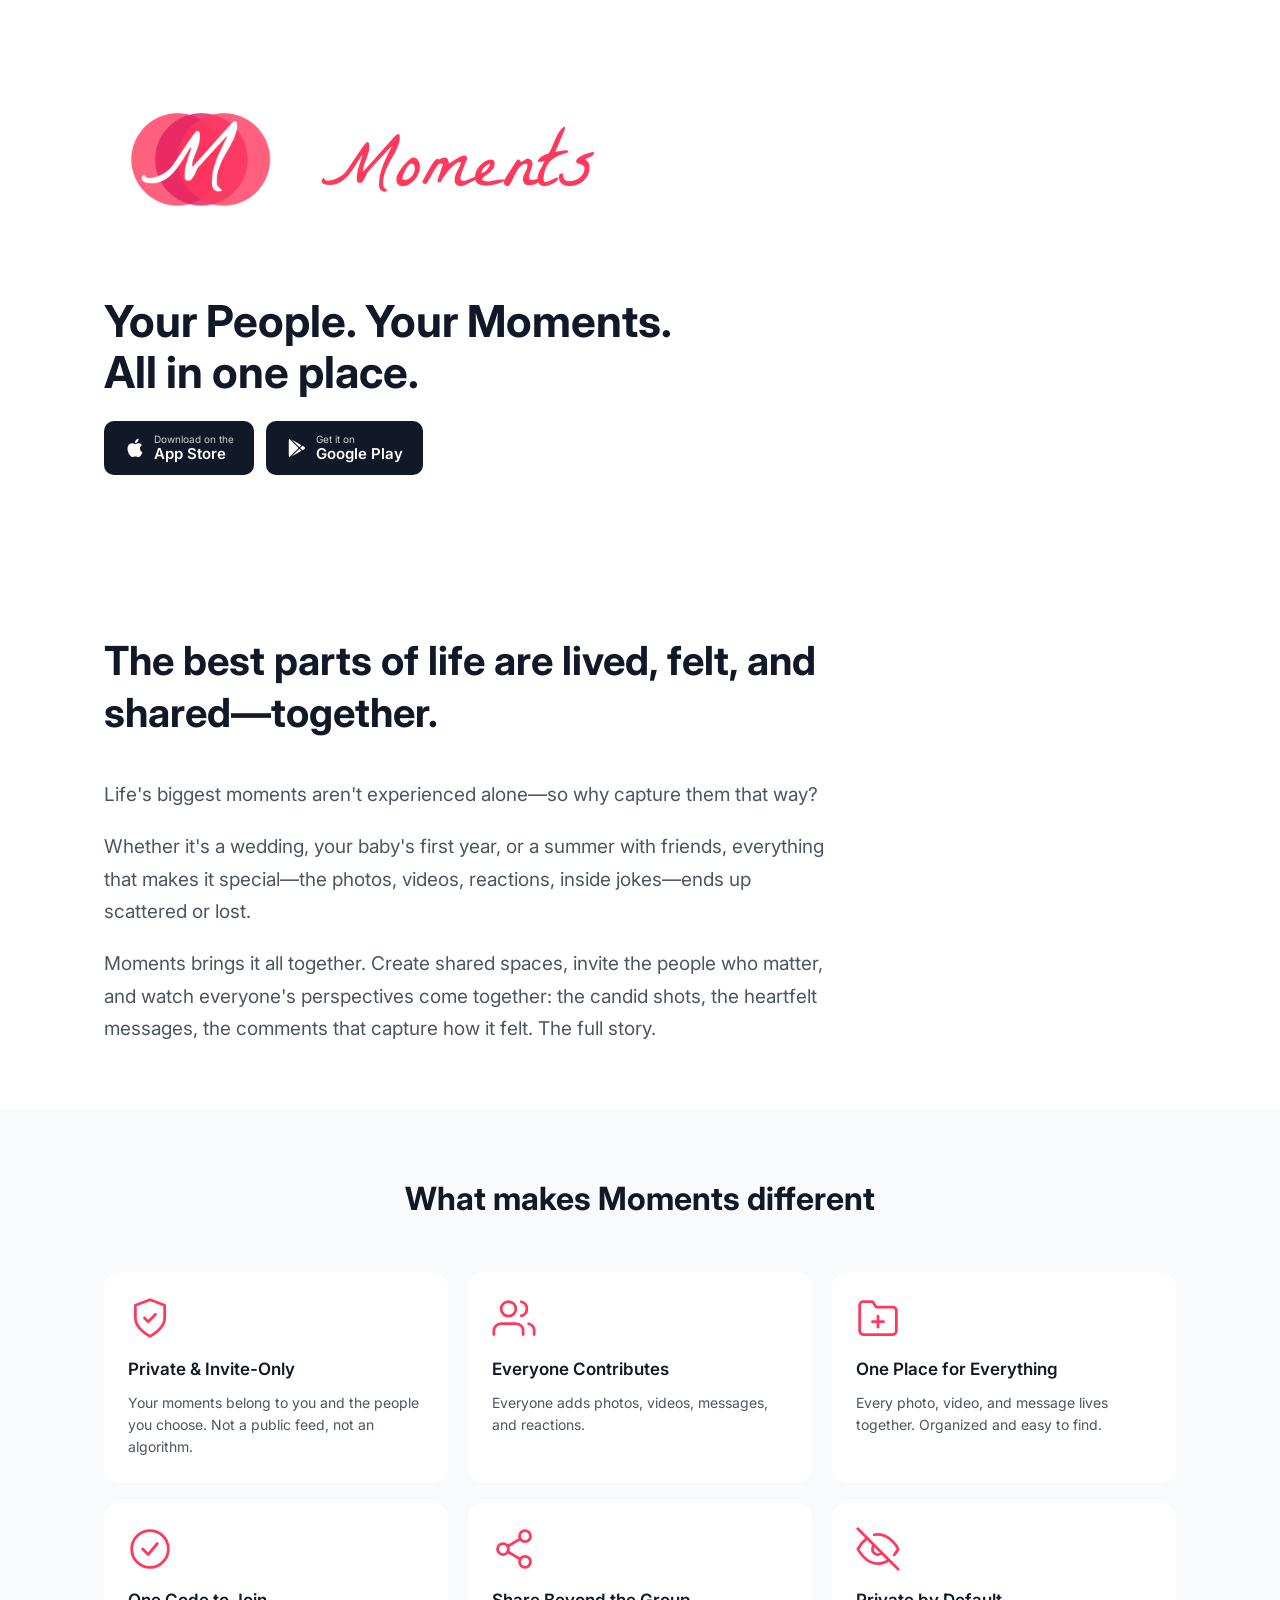
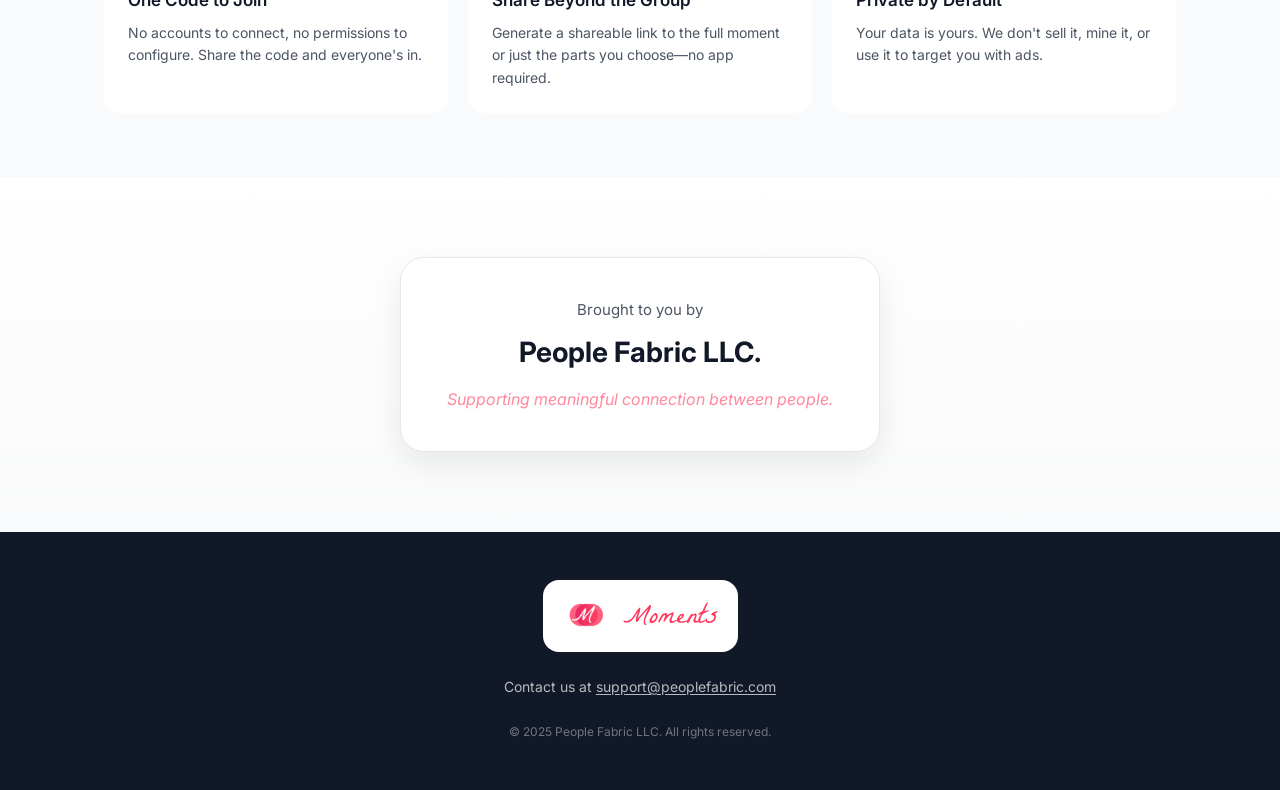
==== index.html @ 5ac54ad9 "Refine website styling and layout - Split story paragraph for better readability - Update feature de" ====
<!DOCTYPE html>
<html lang="en">
<head>
  <meta charset="UTF-8">
  <meta name="viewport" content="width=device-width, initial-scale=1.0">
  <meta name="description" content="Moments - Create shared memory collections with the people who matter. Your People. Your Moments. All in one place.">
  <meta name="theme-color" content="#FF385C">

  <!-- Open Graph -->
  <meta property="og:title" content="Moments - Shared Memories, Together">
  <meta property="og:description" content="Create shared memory collections with the people who matter. Your People. Your Moments. All in one place.">
  <meta property="og:type" content="website">
  <meta property="og:url" content="https://www.peoplefabric.com">
  <meta property="og:image" content="assets/og-image.png">

  <title>Moments - Your People. Your Moments. All in one place.</title>

  <link rel="stylesheet" href="css/styles.css">
  <link rel="icon" type="image/png" href="assets/favicon.png">
  <link rel="apple-touch-icon" href="assets/apple-touch-icon.png">
</head>
<body>

  <!-- Scroll-triggered Header -->
  <header class="header" id="header">
    <div class="container header__inner">
      <a href="/" class="header__logo">
        <img src="assets/logo.png" alt="" class="header__logo-icon">
        <span class="header__logo-text">Moments</span>
      </a>
    </div>
  </header>

  <!-- Hero Section -->
  <section class="hero">
    <div class="container">
      <div class="hero__main">
        <!-- Brand -->
        <div class="hero__brand">
          <img src="assets/logo.png" alt="Moments" class="hero__logo">
          <span class="hero__logo-text">Moments</span>
        </div>

        <!-- Tagline -->
        <h1 class="hero__tagline">
          Your People. Your Moments.<br>
          All in one place.
        </h1>

        <!-- App Store Buttons -->
        <div class="hero__actions">
          <a href="#" class="app-btn" aria-label="Download on the App Store">
            <svg class="app-btn__icon" viewBox="0 0 24 24" fill="currentColor">
              <path d="M18.71 19.5c-.83 1.24-1.71 2.45-3.05 2.47-1.34.03-1.77-.79-3.29-.79-1.53 0-2 .77-3.27.82-1.31.05-2.3-1.32-3.14-2.53C4.25 17 2.94 12.45 4.7 9.39c.87-1.52 2.43-2.48 4.12-2.51 1.28-.02 2.5.87 3.29.87.78 0 2.26-1.07 3.81-.91.65.03 2.47.26 3.64 1.98-.09.06-2.17 1.28-2.15 3.81.03 3.02 2.65 4.03 2.68 4.04-.03.07-.42 1.44-1.38 2.83M13 3.5c.73-.83 1.94-1.46 2.94-1.5.13 1.17-.34 2.35-1.04 3.19-.69.85-1.83 1.51-2.95 1.42-.15-1.15.41-2.35 1.05-3.11z"/>
            </svg>
            <span class="app-btn__text">
              <span class="app-btn__label">Download on the</span>
              <span class="app-btn__store">App Store</span>
            </span>
          </a>
          <a href="#" class="app-btn" aria-label="Get it on Google Play">
            <svg class="app-btn__icon" viewBox="0 0 24 24" fill="currentColor">
              <path d="M3,20.5V3.5C3,2.91 3.34,2.39 3.84,2.15L13.69,12L3.84,21.85C3.34,21.6 3,21.09 3,20.5M16.81,15.12L6.05,21.34L14.54,12.85L16.81,15.12M20.16,10.81C20.5,11.08 20.75,11.5 20.75,12C20.75,12.5 20.53,12.9 20.18,13.18L17.89,14.5L15.39,12L17.89,9.5L20.16,10.81M6.05,2.66L16.81,8.88L14.54,11.15L6.05,2.66Z"/>
            </svg>
            <span class="app-btn__text">
              <span class="app-btn__label">Get it on</span>
              <span class="app-btn__store">Google Play</span>
            </span>
          </a>
        </div>
      </div>

    </div>
  </section>

  <!-- Story Section (Option A: Pull Quote) -->
  <section class="story">
    <div class="container">
      <div class="story__content">
        <h2 class="story__pullquote">
          The best parts of life are lived, felt, and shared—together.
        </h2>
        <div class="story__body">
          <p class="story__paragraph">
            Life's biggest moments aren't experienced alone—so why capture them that way?
          </p>
          <p class="story__paragraph">
            Whether it's a wedding, your baby's first year, or a summer with friends, everything that makes it special—the photos, videos, reactions, inside jokes—ends up scattered or lost.
          </p>
          <p class="story__paragraph">
            Moments brings it all together. Create shared spaces, invite the people who matter, and watch everyone's perspectives come together: the candid shots, the heartfelt messages, the comments that capture how it felt. The full story.
          </p>
        </div>
      </div>
    </div>
  </section>

  <!-- Features Section -->
  <section class="features" id="features">
    <div class="container">
      <div class="features__header">
        <h2 class="features__title">What makes Moments different</h2>
      </div>
      <div class="features__grid">

        <!-- Feature 1: Private & Invite-Only -->
        <div class="feature">
          <svg class="feature__icon" viewBox="0 0 24 24" fill="none" stroke="currentColor" stroke-width="1.5" stroke-linecap="round" stroke-linejoin="round">
            <path d="M12 22s8-4 8-10V5l-8-3-8 3v7c0 6 8 10 8 10z"/>
            <path d="M9 12l2 2 4-4"/>
          </svg>
          <h3 class="feature__title">Private & Invite-Only</h3>
          <p class="feature__description">
            Your moments belong to you and the people you choose. Not a public feed, not an algorithm.
          </p>
        </div>

        <!-- Feature 2: Everyone Contributes -->
        <div class="feature">
          <svg class="feature__icon" viewBox="0 0 24 24" fill="none" stroke="currentColor" stroke-width="1.5" stroke-linecap="round" stroke-linejoin="round">
            <path d="M17 21v-2a4 4 0 0 0-4-4H5a4 4 0 0 0-4 4v2"/>
            <circle cx="9" cy="7" r="4"/>
            <path d="M23 21v-2a4 4 0 0 0-3-3.87"/>
            <path d="M16 3.13a4 4 0 0 1 0 7.75"/>
          </svg>
          <h3 class="feature__title">Everyone Contributes</h3>
          <p class="feature__description">
            Everyone adds photos, videos, messages, and reactions.
          </p>
        </div>

        <!-- Feature 3: One Place for Everything -->
        <div class="feature">
          <svg class="feature__icon" viewBox="0 0 24 24" fill="none" stroke="currentColor" stroke-width="1.5" stroke-linecap="round" stroke-linejoin="round">
            <path d="M22 19a2 2 0 0 1-2 2H4a2 2 0 0 1-2-2V5a2 2 0 0 1 2-2h5l2 3h9a2 2 0 0 1 2 2z"/>
            <line x1="12" y1="11" x2="12" y2="17"/>
            <line x1="9" y1="14" x2="15" y2="14"/>
          </svg>
          <h3 class="feature__title">One Place for Everything</h3>
          <p class="feature__description">
            Every photo, video, and message lives together. Organized and easy to find.
          </p>
        </div>

        <!-- Feature 4: One Code to Join -->
        <div class="feature">
          <svg class="feature__icon" viewBox="0 0 24 24" fill="none" stroke="currentColor" stroke-width="1.5" stroke-linecap="round" stroke-linejoin="round">
            <circle cx="12" cy="12" r="10"/>
            <path d="M8 12l3 3 5-6"/>
          </svg>
          <h3 class="feature__title">One Code to Join</h3>
          <p class="feature__description">
            No accounts to connect, no permissions to configure. Share the code and everyone's in.
          </p>
        </div>

        <!-- Feature 5: Share Beyond the Group -->
        <div class="feature">
          <svg class="feature__icon" viewBox="0 0 24 24" fill="none" stroke="currentColor" stroke-width="1.5" stroke-linecap="round" stroke-linejoin="round">
            <circle cx="18" cy="5" r="3"/>
            <circle cx="6" cy="12" r="3"/>
            <circle cx="18" cy="19" r="3"/>
            <line x1="8.59" y1="13.51" x2="15.42" y2="17.49"/>
            <line x1="15.41" y1="6.51" x2="8.59" y2="10.49"/>
          </svg>
          <h3 class="feature__title">Share Beyond the Group</h3>
          <p class="feature__description">
            Generate a shareable link to the full moment or just the parts you choose—no app required.
          </p>
        </div>

        <!-- Feature 6: Private by Default -->
        <div class="feature">
          <svg class="feature__icon" viewBox="0 0 24 24" fill="none" stroke="currentColor" stroke-width="1.5" stroke-linecap="round" stroke-linejoin="round">
            <path d="M17.94 17.94A10.07 10.07 0 0 1 12 20c-7 0-11-8-11-8a18.45 18.45 0 0 1 5.06-5.94M9.9 4.24A9.12 9.12 0 0 1 12 4c7 0 11 8 11 8a18.5 18.5 0 0 1-2.16 3.19m-6.72-1.07a3 3 0 1 1-4.24-4.24"/>
            <line x1="1" y1="1" x2="23" y2="23"/>
          </svg>
          <h3 class="feature__title">Private by Default</h3>
          <p class="feature__description">
            Your data is yours. We don't sell it, mine it, or use it to target you with ads.
          </p>
        </div>

      </div>
    </div>
  </section>

  <!-- Company Section -->
  <section class="company">
    <div class="container">
      <div class="company__inner">
        <p class="company__label">Brought to you by</p>
        <p class="company__name">People Fabric LLC.</p>
        <p class="company__tagline">Supporting meaningful connection between people.</p>
      </div>
    </div>
  </section>

  <!-- Footer -->
  <footer class="footer">
    <div class="container footer__inner">
      <div class="footer__logo">
        <img src="assets/logo.png" alt="" class="footer__logo-icon">
        <span class="footer__logo-text">Moments</span>
      </div>
      <p class="footer__contact">
        Contact us at <a href="mailto:support@peoplefabric.com">support@peoplefabric.com</a>
      </p>
      <p class="footer__copyright">
        &copy; 2025 People Fabric LLC. All rights reserved.
      </p>
    </div>
  </footer>

  <script>
    // Scroll-triggered header
    const header = document.getElementById('header');
    const heroSection = document.querySelector('.hero');

    const headerObserver = new IntersectionObserver(
      ([entry]) => {
        header.classList.toggle('visible', !entry.isIntersecting);
      },
      { threshold: 0, rootMargin: '-100px 0px 0px 0px' }
    );
    headerObserver.observe(heroSection);

    // Fade-in animations for story and features
    const animatedElements = document.querySelectorAll('.story__pullquote, .story__paragraph, .feature');

    const fadeObserver = new IntersectionObserver(
      (entries) => {
        entries.forEach((entry) => {
          if (entry.isIntersecting) {
            entry.target.classList.add('visible');
          }
        });
      },
      { threshold: 0.1, rootMargin: '0px 0px -50px 0px' }
    );

    animatedElements.forEach((el) => fadeObserver.observe(el));
  </script>

</body>
</html>
---- css/styles.css ----
/* ==========================================================================
   Moments Marketing Site - Modern Minimal Design
   ========================================================================== */

@import url('https://fonts.googleapis.com/css2?family=La+Belle+Aurore&family=Inter:wght@400;500;600;700&display=swap');

/* --------------------------------------------------------------------------
   Design Tokens
   -------------------------------------------------------------------------- */
:root {
  /* Colors */
  --color-primary: #FF385C;
  --color-primary-hover: #E31C5F;
  --color-primary-light: rgba(255, 56, 92, 0.08);

  --color-bg: #FFFFFF;
  --color-bg-subtle: #F9FAFB;
  --color-bg-muted: #F3F4F6;

  --color-text: #111827;
  --color-text-secondary: #4B5563;
  --color-text-muted: #9CA3AF;

  --color-border: #E5E7EB;

  /* Typography */
  --font-sans: 'Inter', -apple-system, BlinkMacSystemFont, 'Segoe UI', sans-serif;
  --font-brand: 'La Belle Aurore', cursive;

  /* Spacing */
  --space-1: 4px;
  --space-2: 8px;
  --space-3: 12px;
  --space-4: 16px;
  --space-5: 20px;
  --space-6: 24px;
  --space-8: 32px;
  --space-10: 40px;
  --space-12: 48px;
  --space-16: 64px;
  --space-20: 80px;

  /* Border Radius */
  --radius-sm: 6px;
  --radius-md: 10px;
  --radius-lg: 16px;
  --radius-xl: 24px;

  /* Shadows */
  --shadow-sm: 0 1px 2px rgba(0, 0, 0, 0.04);
  --shadow-md: 0 4px 12px rgba(0, 0, 0, 0.06);
  --shadow-lg: 0 12px 32px rgba(0, 0, 0, 0.08);
  --shadow-glow: 0 0 40px rgba(255, 56, 92, 0.15);

  /* Transitions */
  --ease-out: cubic-bezier(0.16, 1, 0.3, 1);
  --duration-fast: 150ms;
  --duration-base: 300ms;
  --duration-slow: 500ms;

  /* Layout */
  --max-width: 1120px;
  --max-width-narrow: 720px;
}

/* --------------------------------------------------------------------------
   Reset
   -------------------------------------------------------------------------- */
*, *::before, *::after {
  box-sizing: border-box;
  margin: 0;
  padding: 0;
}

html {
  font-size: 16px;
  scroll-behavior: smooth;
  -webkit-font-smoothing: antialiased;
  -moz-osx-font-smoothing: grayscale;
}

body {
  font-family: var(--font-sans);
  font-size: 16px;
  line-height: 1.6;
  color: var(--color-text);
  background-color: var(--color-bg);
}

img, svg {
  display: block;
  max-width: 100%;
}

a {
  color: inherit;
  text-decoration: none;
}

/* --------------------------------------------------------------------------
   Layout
   -------------------------------------------------------------------------- */
.container {
  width: 100%;
  max-width: var(--max-width);
  margin: 0 auto;
  padding: 0 var(--space-6);
}

/* --------------------------------------------------------------------------
   Scroll-Triggered Header (appears after scrolling)
   -------------------------------------------------------------------------- */
.header {
  position: fixed;
  top: 0;
  left: 0;
  right: 0;
  z-index: 100;
  padding: var(--space-3) 0;
  background: #FFFFFF;
  border-bottom: 1px solid var(--color-border);
  transform: translateY(-100%);
  opacity: 0;
  transition: transform var(--duration-base) var(--ease-out),
              opacity var(--duration-base) var(--ease-out),
              border-color var(--duration-base);
}

.header.visible {
  transform: translateY(0);
  opacity: 1;
  border-bottom-color: var(--color-border);
}

.header__inner {
  display: flex;
  align-items: center;
  justify-content: space-between;
}

.header__logo {
  display: flex;
  align-items: center;
  gap: var(--space-3);
}

.header__logo-icon {
  width: 64px;
  height: 64px;
  object-fit: contain;
}

.header__logo-text {
  font-family: var(--font-brand);
  font-size: 32px;
  color: var(--color-primary);
  line-height: 1;
  padding-top: 8px; /* Optical alignment adjustment */
}

/* --------------------------------------------------------------------------
   Hero Section
   -------------------------------------------------------------------------- */
.hero {
  padding: var(--space-16) 0 var(--space-12);
  display: flex;
  flex-direction: column;
}

.hero__main {
  display: flex;
  flex-direction: column;
  justify-content: center;
}

.hero__brand {
  display: flex;
  align-items: center;
  gap: var(--space-4);
  margin-bottom: var(--space-8);
}

.hero__logo {
  width: 200px;
  height: 200px;
  object-fit: contain;
}

.hero__logo-text {
  font-family: var(--font-brand);
  font-size: clamp(56px, 10vw, 80px);
  color: var(--color-primary);
  line-height: 1;
  padding-top: 20px; /* Optical alignment adjustment */
}

.hero__tagline {
  font-size: clamp(28px, 5vw, 44px);
  font-weight: 700;
  line-height: 1.15;
  color: var(--color-text);
  margin-bottom: var(--space-6);
  max-width: 600px;
}

.hero__actions {
  display: flex;
  gap: var(--space-3);
  flex-wrap: wrap;
  margin-bottom: var(--space-12);
}

/* App Store Buttons */
.app-btn {
  display: inline-flex;
  align-items: center;
  gap: var(--space-2);
  padding: var(--space-3) var(--space-5);
  background: var(--color-text);
  color: var(--color-bg);
  border-radius: var(--radius-md);
  transition: transform var(--duration-fast) var(--ease-out),
              box-shadow var(--duration-fast);
}

.app-btn:hover {
  transform: translateY(-2px);
  box-shadow: var(--shadow-lg);
}

.app-btn:active {
  transform: translateY(0);
}

.app-btn__icon {
  width: 22px;
  height: 22px;
  flex-shrink: 0;
}

.app-btn__text {
  display: flex;
  flex-direction: column;
  line-height: 1.2;
  text-align: left;
}

.app-btn__label {
  font-size: 10px;
  opacity: 0.8;
}

.app-btn__store {
  font-size: 15px;
  font-weight: 600;
}

/* --------------------------------------------------------------------------
   Story Section (Option A: Pull Quote Style)
   -------------------------------------------------------------------------- */
.story {
  padding: var(--space-16) 0;
}

.story__content {
  max-width: var(--max-width-narrow);
}

/* Pull quote - the emphasis line shown first */
.story__pullquote {
  font-size: clamp(28px, 4vw, 40px);
  font-weight: 700;
  line-height: 1.3;
  color: var(--color-text);
  margin-bottom: var(--space-10);
  max-width: 720px;
}

.story__body {
  display: flex;
  flex-direction: column;
  gap: var(--space-5);
}

.story__paragraph {
  font-size: clamp(17px, 2.5vw, 19px);
  line-height: 1.7;
  color: var(--color-text-secondary);
  margin: 0;
}

/* Fade-in animation */
.story__pullquote,
.story__paragraph {
  opacity: 0;
  transform: translateY(20px);
  transition: opacity var(--duration-slow) var(--ease-out),
              transform var(--duration-slow) var(--ease-out);
}

.story__pullquote.visible,
.story__paragraph.visible {
  opacity: 1;
  transform: translateY(0);
}

/* Stagger animation delays */
.story__pullquote { transition-delay: 0ms; }
.story__paragraph:nth-child(1) { transition-delay: 100ms; }
.story__paragraph:nth-child(2) { transition-delay: 150ms; }
.story__paragraph:nth-child(3) { transition-delay: 200ms; }

/* --------------------------------------------------------------------------
   Features Section
   -------------------------------------------------------------------------- */
.features {
  padding: var(--space-16) 0;
  background: var(--color-bg-subtle);
}

.features__header {
  text-align: center;
  margin-bottom: var(--space-12);
}

.features__title {
  font-size: clamp(24px, 4vw, 32px);
  font-weight: 700;
  margin-bottom: var(--space-3);
}

.features__grid {
  display: grid;
  grid-template-columns: repeat(3, 1fr);
  gap: var(--space-5);
}

.feature {
  background: var(--color-bg);
  border-radius: var(--radius-lg);
  padding: var(--space-6);
  transition: transform var(--duration-base) var(--ease-out),
              box-shadow var(--duration-base);
}

.feature:hover {
  transform: translateY(-4px);
  box-shadow: var(--shadow-lg);
}

.feature__icon {
  width: 44px;
  height: 44px;
  color: var(--color-primary);
  margin-bottom: var(--space-4);
}

.feature__title {
  font-size: 17px;
  font-weight: 600;
  margin-bottom: var(--space-2);
  color: var(--color-text);
}

.feature__description {
  font-size: 14px;
  line-height: 1.6;
  color: var(--color-text-secondary);
}

/* Feature fade-in */
.feature {
  opacity: 0;
  transform: translateY(16px);
  transition: opacity var(--duration-slow) var(--ease-out),
              transform var(--duration-slow) var(--ease-out),
              box-shadow var(--duration-base);
}

.feature.visible {
  opacity: 1;
  transform: translateY(0);
}

.feature:nth-child(1) { transition-delay: 0ms; }
.feature:nth-child(2) { transition-delay: 50ms; }
.feature:nth-child(3) { transition-delay: 100ms; }
.feature:nth-child(4) { transition-delay: 150ms; }
.feature:nth-child(5) { transition-delay: 200ms; }
.feature:nth-child(6) { transition-delay: 250ms; }

/* --------------------------------------------------------------------------
   Company Section
   -------------------------------------------------------------------------- */
.company {
  padding: var(--space-20) 0;
  text-align: center;
  background: linear-gradient(180deg, var(--color-bg) 0%, var(--color-bg-subtle) 100%);
}

.company__inner {
  max-width: 480px;
  margin: 0 auto;
  padding: var(--space-10) var(--space-8);
  background: var(--color-bg);
  border-radius: var(--radius-xl);
  box-shadow: var(--shadow-lg);
  border: 1px solid var(--color-border);
}

.company__label {
  font-size: 15px;
  color: var(--color-text-secondary);
  margin-bottom: var(--space-2);
}

.company__name {
  font-size: clamp(22px, 3vw, 28px);
  font-weight: 700;
  color: var(--color-text);
  margin-bottom: var(--space-3);
}

.company__tagline {
  font-size: 16px;
  color: rgba(255, 56, 92, 0.6);
  line-height: 1.5;
  font-style: italic;
}

/* --------------------------------------------------------------------------
   Footer
   -------------------------------------------------------------------------- */
.footer {
  background: var(--color-text);
  color: var(--color-bg);
  padding: var(--space-12) 0;
}

.footer__inner {
  display: flex;
  flex-direction: column;
  align-items: center;
  gap: var(--space-6);
  text-align: center;
}

.footer__logo {
  display: inline-flex;
  align-items: center;
  gap: var(--space-3);
  background: var(--color-bg);
  padding: var(--space-3) var(--space-5);
  border-radius: var(--radius-lg);
}

.footer__logo-icon {
  width: 48px;
  height: 48px;
  object-fit: contain;
}

.footer__logo-text {
  font-family: var(--font-brand);
  font-size: 28px;
  color: var(--color-primary);
  line-height: 1;
  padding-top: 6px; /* Optical alignment */
}

.footer__links {
  display: flex;
  gap: var(--space-8);
  list-style: none;
}

.footer__links a {
  font-size: 14px;
  opacity: 0.7;
  transition: opacity var(--duration-fast);
}

.footer__links a:hover {
  opacity: 1;
}

.footer__contact {
  font-size: 14px;
  opacity: 0.7;
}

.footer__contact a {
  text-decoration: underline;
  text-underline-offset: 2px;
}

.footer__contact a:hover {
  opacity: 1;
}

.footer__copyright {
  font-size: 12px;
  opacity: 0.4;
}

/* --------------------------------------------------------------------------
   Responsive
   -------------------------------------------------------------------------- */
@media (max-width: 900px) {
  .features__grid {
    grid-template-columns: repeat(2, 1fr);
  }
}

@media (max-width: 768px) {
  .hero {
    padding: var(--space-10) 0 var(--space-8);
  }

  .hero__logo {
    width: 140px;
    height: 140px;
  }

  .hero__brand {
    margin-bottom: var(--space-6);
  }

  .hero__tagline {
    margin-bottom: var(--space-5);
  }

  .hero__actions {
    margin-bottom: var(--space-8);
  }

  .features__grid {
    grid-template-columns: 1fr;
    gap: var(--space-4);
  }

  .feature {
    padding: var(--space-5);
  }

  .footer__links {
    flex-wrap: wrap;
    justify-content: center;
    gap: var(--space-4) var(--space-6);
  }
}

@media (max-width: 480px) {
  .container {
    padding: 0 var(--space-5);
  }

  .hero__actions {
    flex-direction: column;
  }

  .app-btn {
    justify-content: center;
  }
}

/* --------------------------------------------------------------------------
   Utility: Screen Reader Only
   -------------------------------------------------------------------------- */
.sr-only {
  position: absolute;
  width: 1px;
  height: 1px;
  padding: 0;
  margin: -1px;
  overflow: hidden;
  clip: rect(0, 0, 0, 0);
  white-space: nowrap;
  border: 0;
}
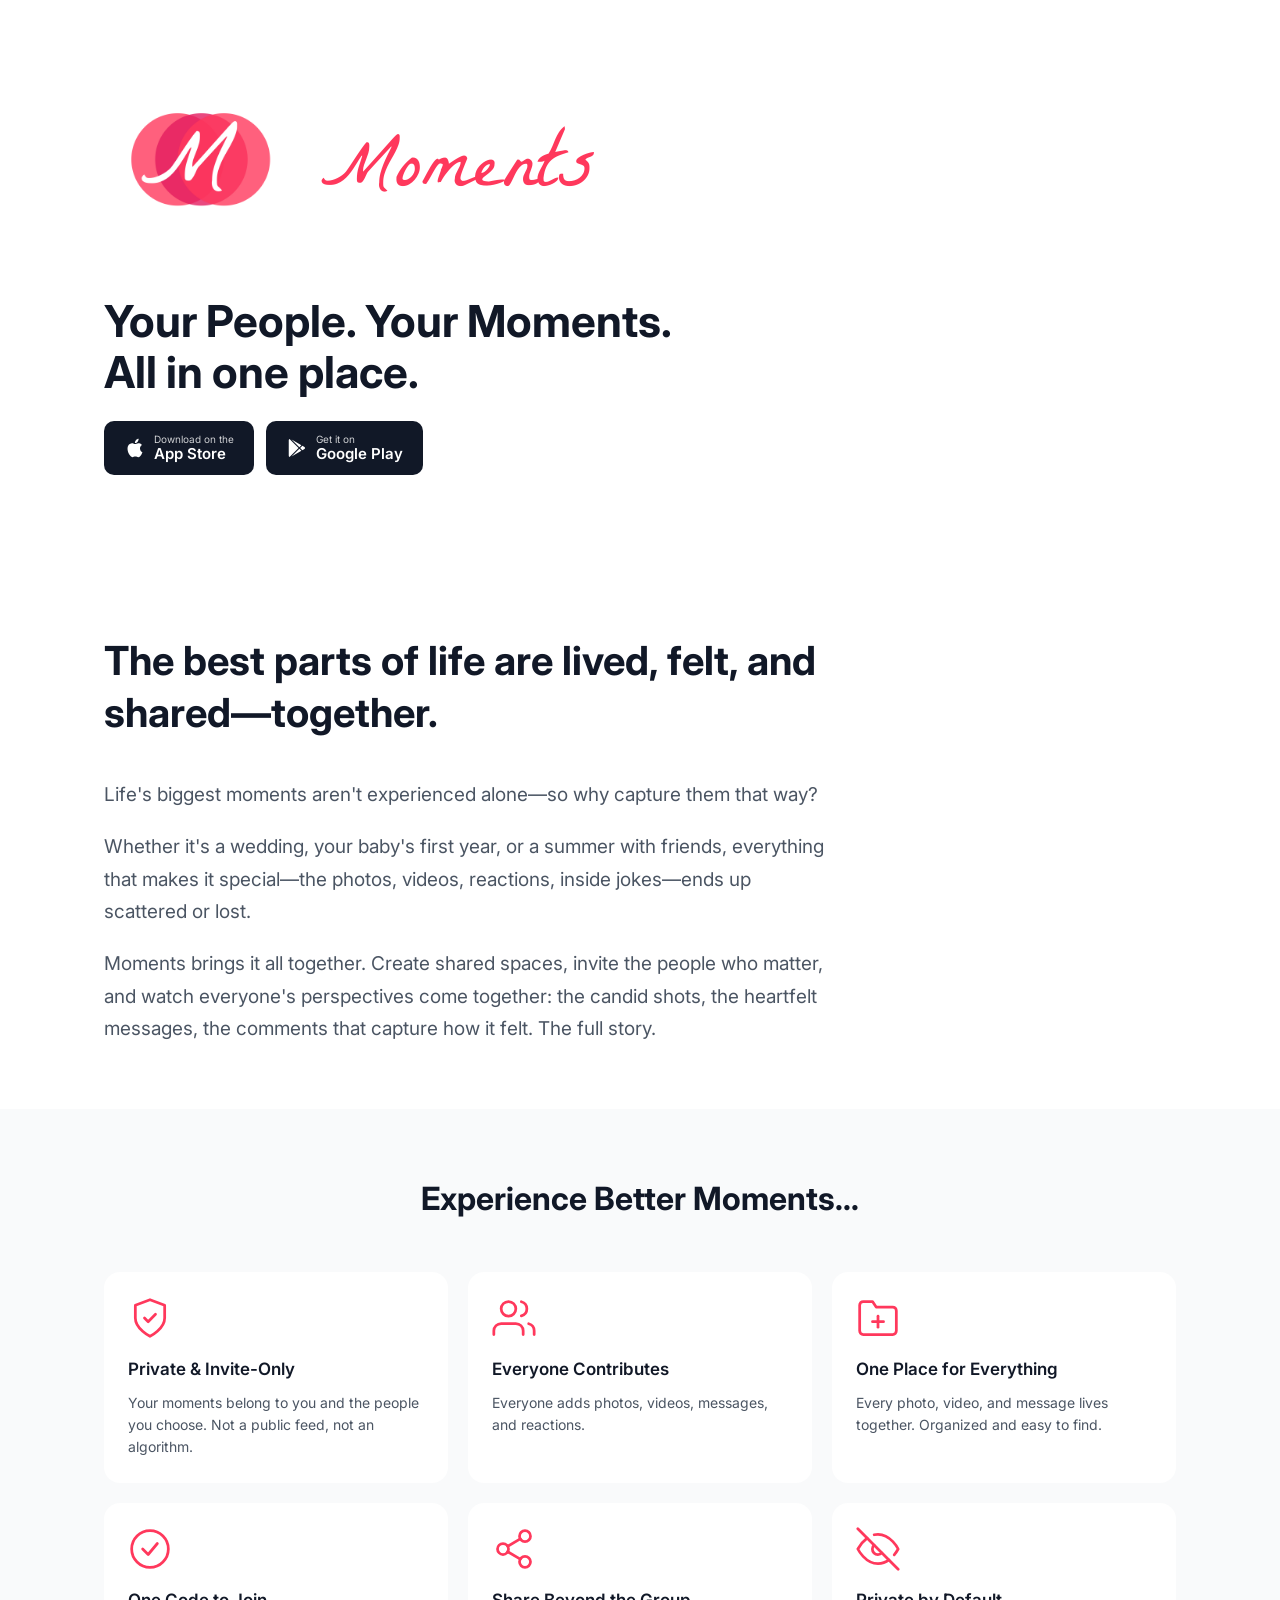
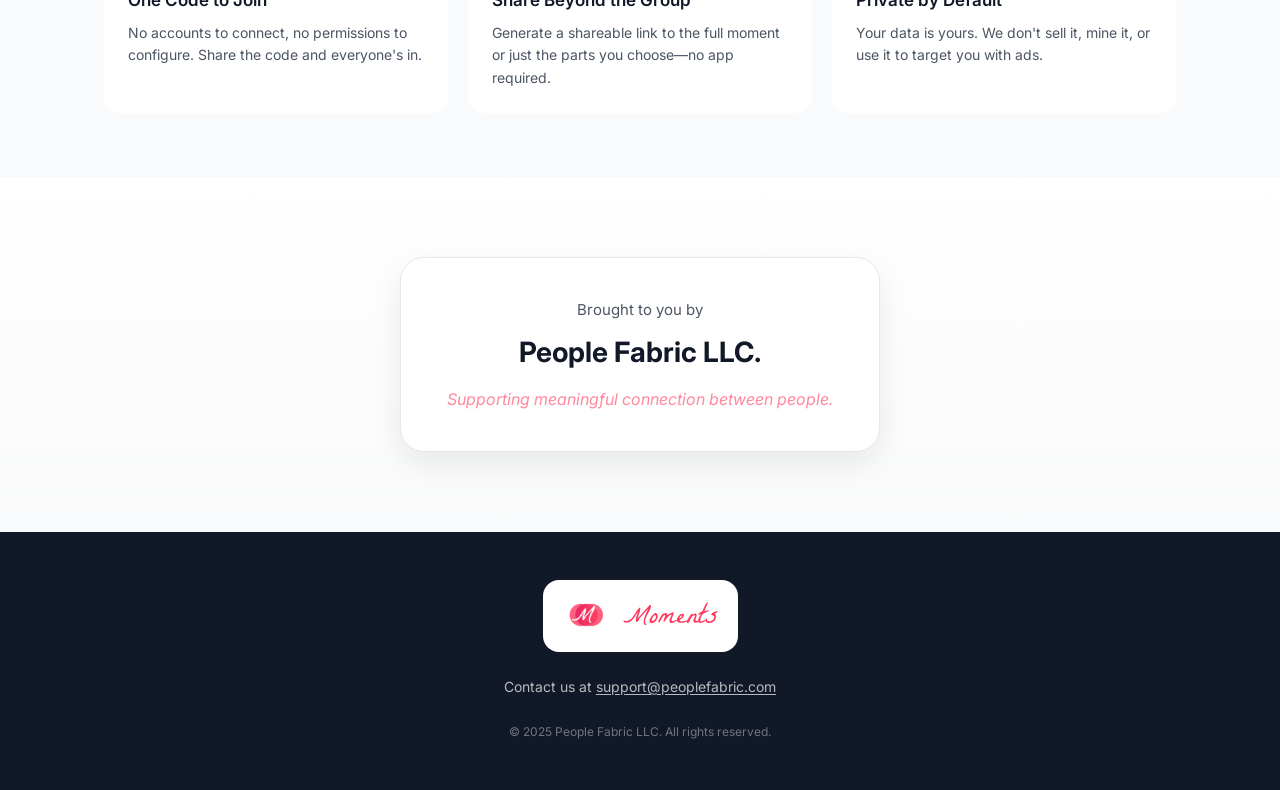
==== commit 707ce3c7: "Update features section heading 🤖 Generated with [Claude Code](https://claude.ai/code)  Co-Authored-" ====
--- a/index.html
+++ b/index.html
@@ -99,7 +99,7 @@
   <section class="features" id="features">
     <div class="container">
       <div class="features__header">
-        <h2 class="features__title">What makes Moments different</h2>
+        <h2 class="features__title">Experience Better Moments...</h2>
       </div>
       <div class="features__grid">
 
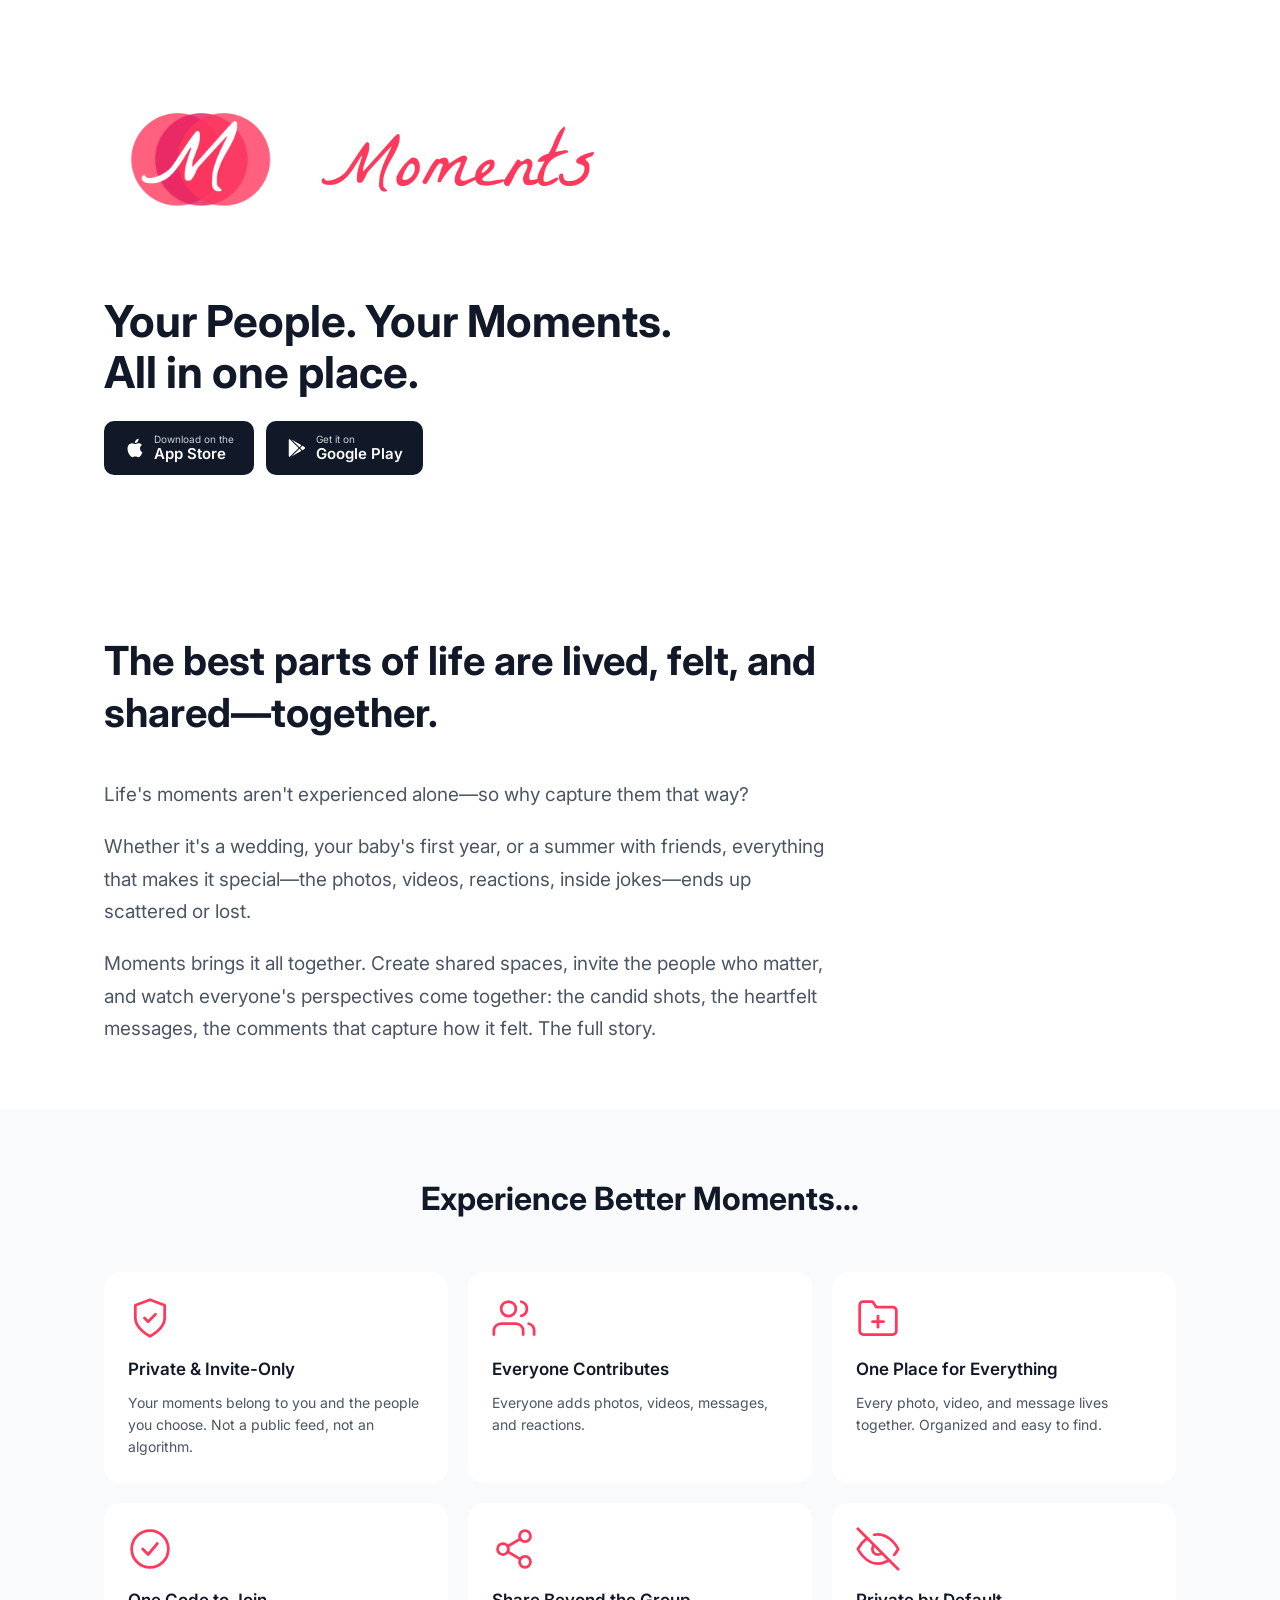
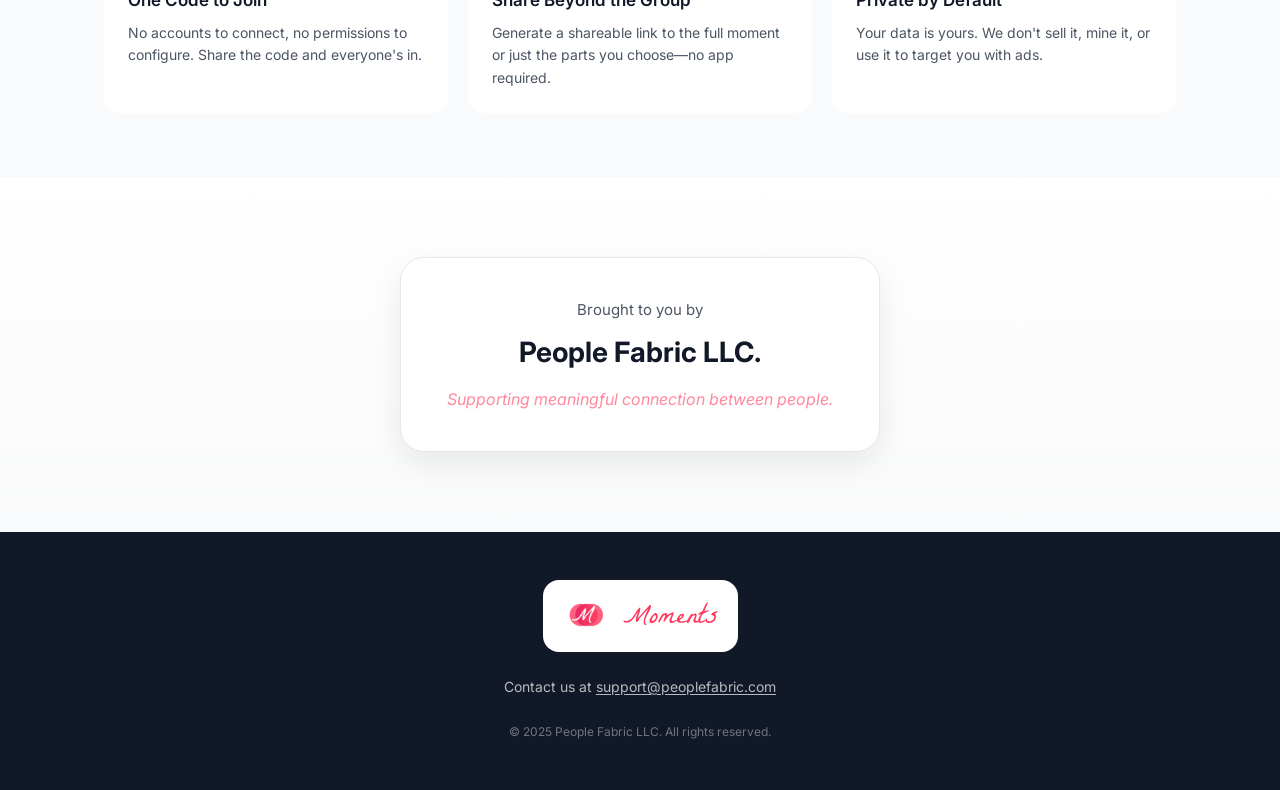
==== commit c319a5d4: "Update index.html 🤖 Generated with [Claude Code](https://claude.ai/code)  Co-Authored-By: Claude Opu" ====
--- a/index.html
+++ b/index.html
@@ -4,11 +4,13 @@
   <meta charset="UTF-8">
   <meta name="viewport" content="width=device-width, initial-scale=1.0">
   <meta name="description" content="Moments - Create shared memory collections with the people who matter. Your People. Your Moments. All in one place.">
+  <meta name="robots" content="noindex, nofollow">
+  <meta name="googlebot" content="noindex, nofollow">
   <meta name="theme-color" content="#FF385C">
 
   <!-- Open Graph -->
-  <meta property="og:title" content="Moments - Shared Memories, Together">
-  <meta property="og:description" content="Create shared memory collections with the people who matter. Your People. Your Moments. All in one place.">
+  <meta property="og:title" content="Moments - Your People. Your Moments.">
+  <meta property="og:description" content="Create shared spaces with the people who matter. All in one place.">
   <meta property="og:type" content="website">
   <meta property="og:url" content="https://www.peoplefabric.com">
   <meta property="og:image" content="assets/og-image.png">
@@ -82,7 +84,7 @@
         </h2>
         <div class="story__body">
           <p class="story__paragraph">
-            Life's biggest moments aren't experienced alone—so why capture them that way?
+            Life's moments aren't experienced alone—so why capture them that way?
           </p>
           <p class="story__paragraph">
             Whether it's a wedding, your baby's first year, or a summer with friends, everything that makes it special—the photos, videos, reactions, inside jokes—ends up scattered or lost.
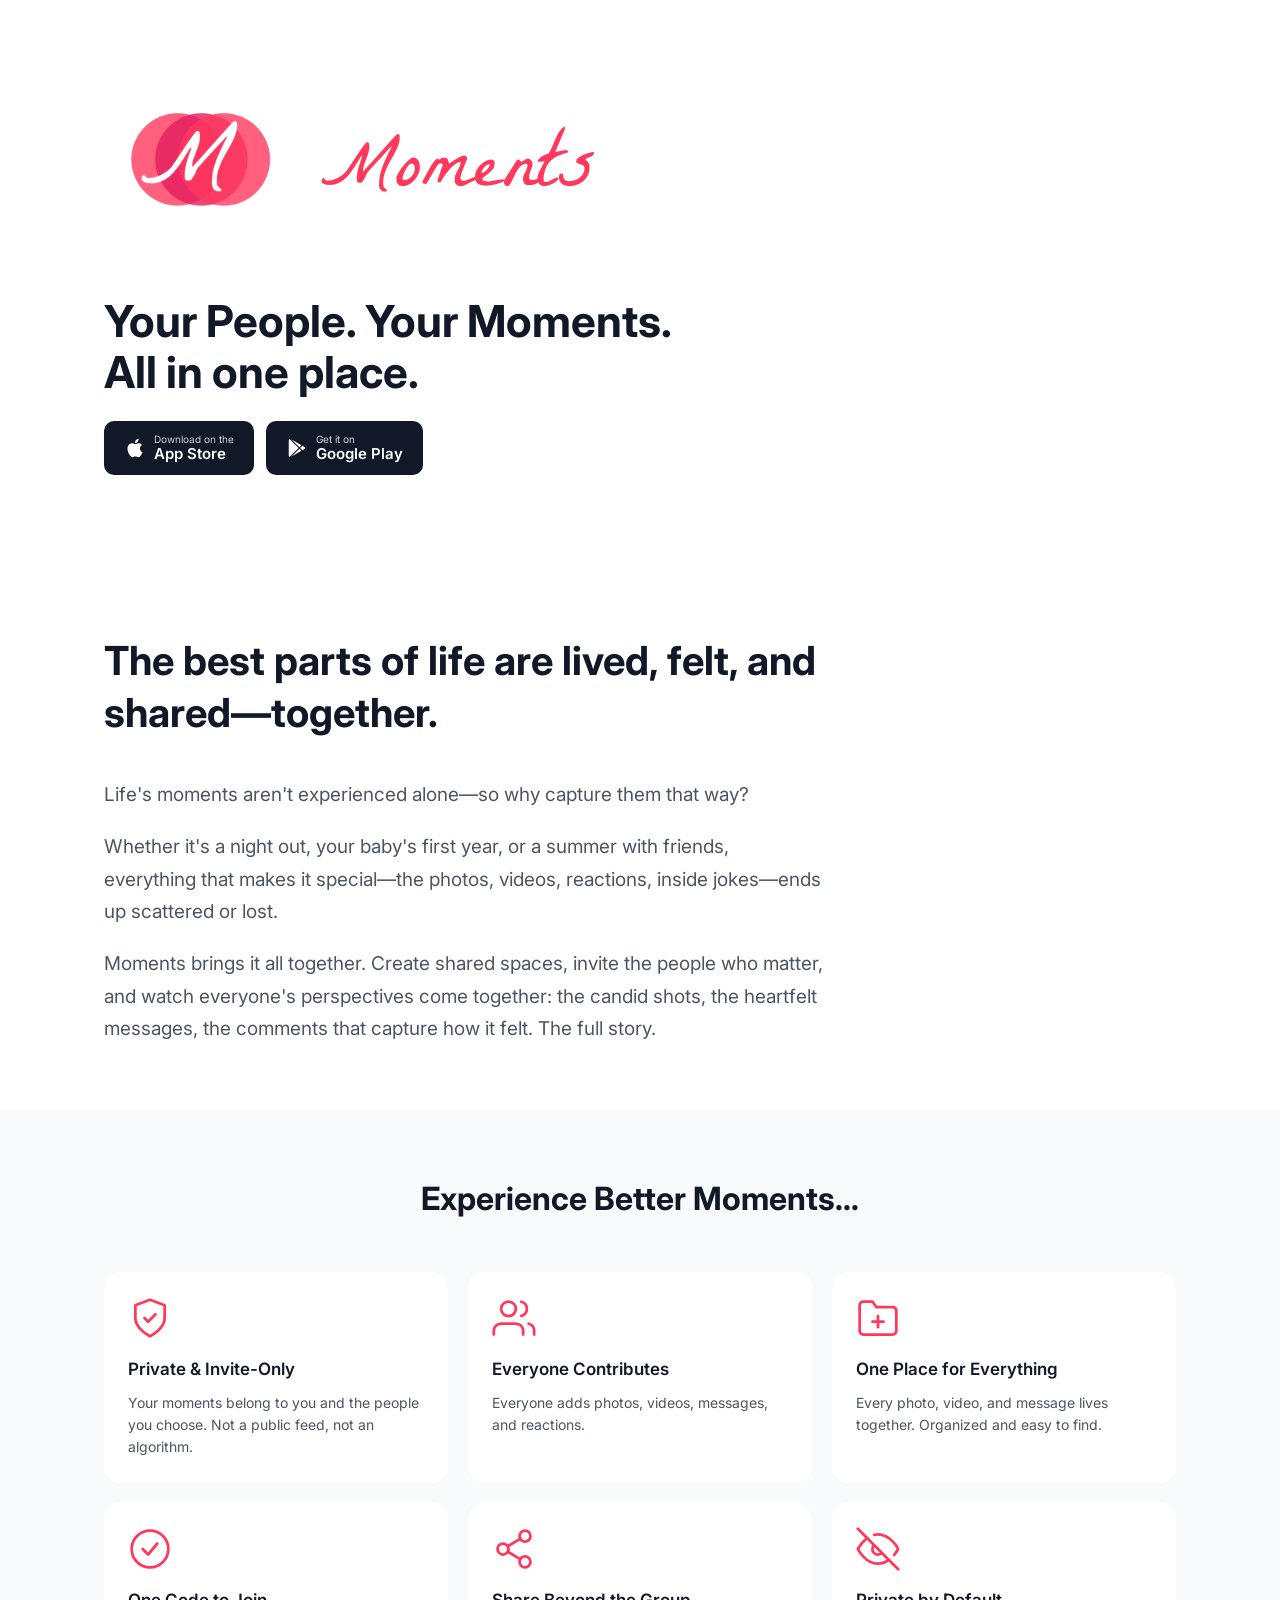
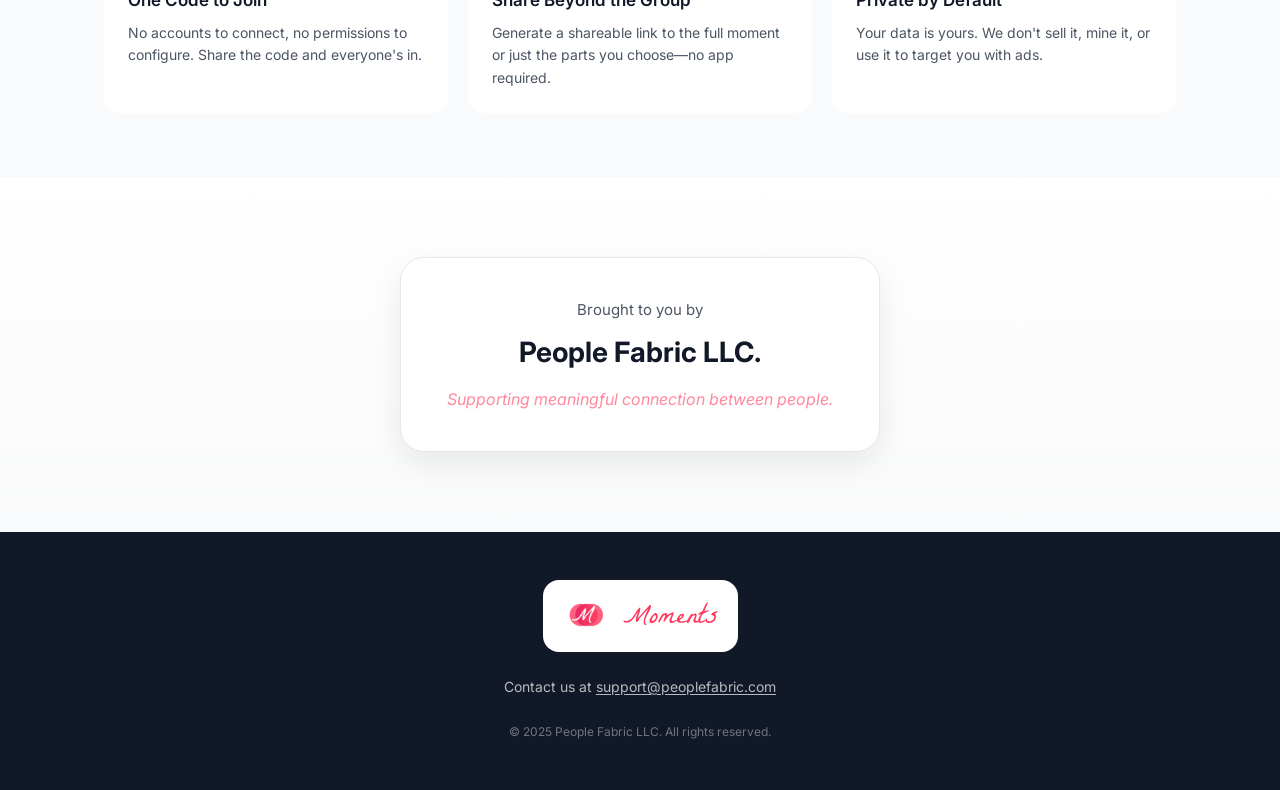
==== commit 700b2f59: "Update index.html 🤖 Generated with [Claude Code](https://claude.ai/code)  Co-Authored-By: Claude Opu" ====
--- a/index.html
+++ b/index.html
@@ -87,7 +87,7 @@
             Life's moments aren't experienced alone—so why capture them that way?
           </p>
           <p class="story__paragraph">
-            Whether it's a wedding, your baby's first year, or a summer with friends, everything that makes it special—the photos, videos, reactions, inside jokes—ends up scattered or lost.
+            Whether it's a night out, your baby's first year, or a summer with friends, everything that makes it special—the photos, videos, reactions, inside jokes—ends up scattered or lost.
           </p>
           <p class="story__paragraph">
             Moments brings it all together. Create shared spaces, invite the people who matter, and watch everyone's perspectives come together: the candid shots, the heartfelt messages, the comments that capture how it felt. The full story.
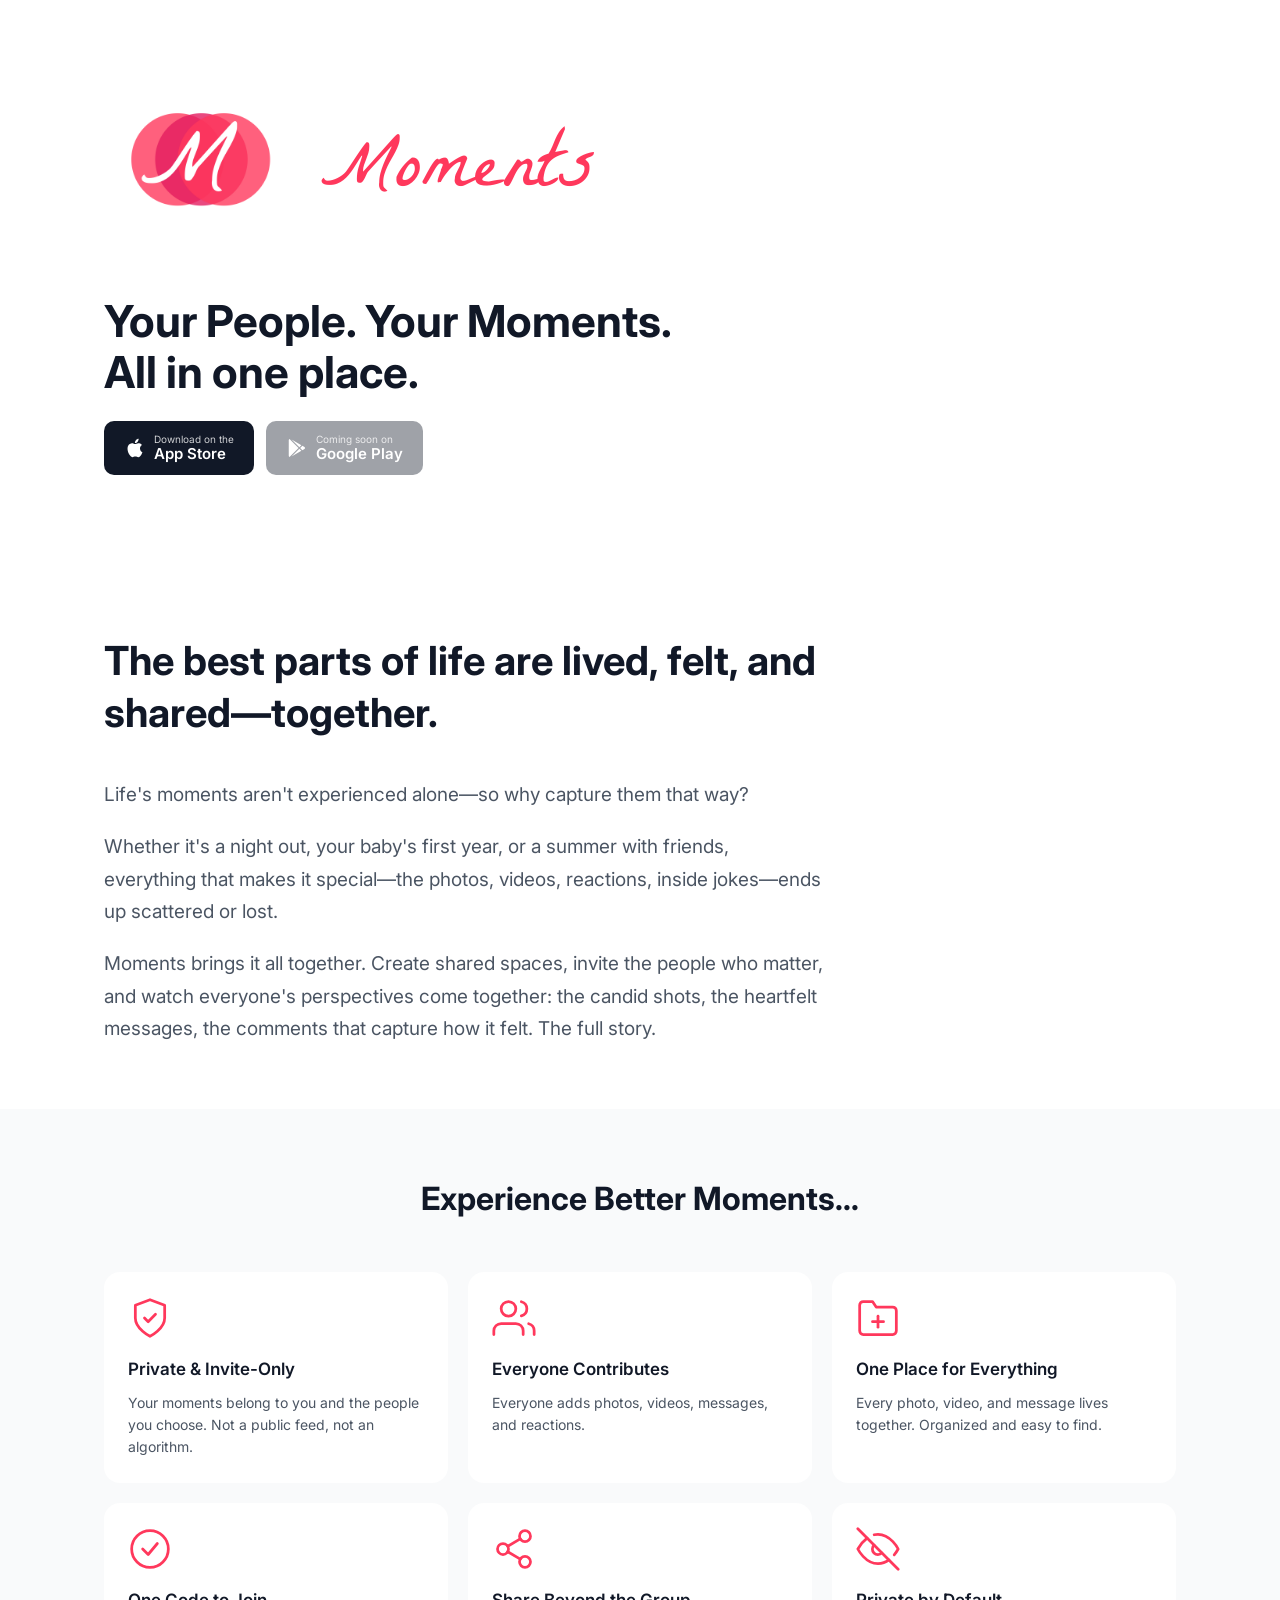
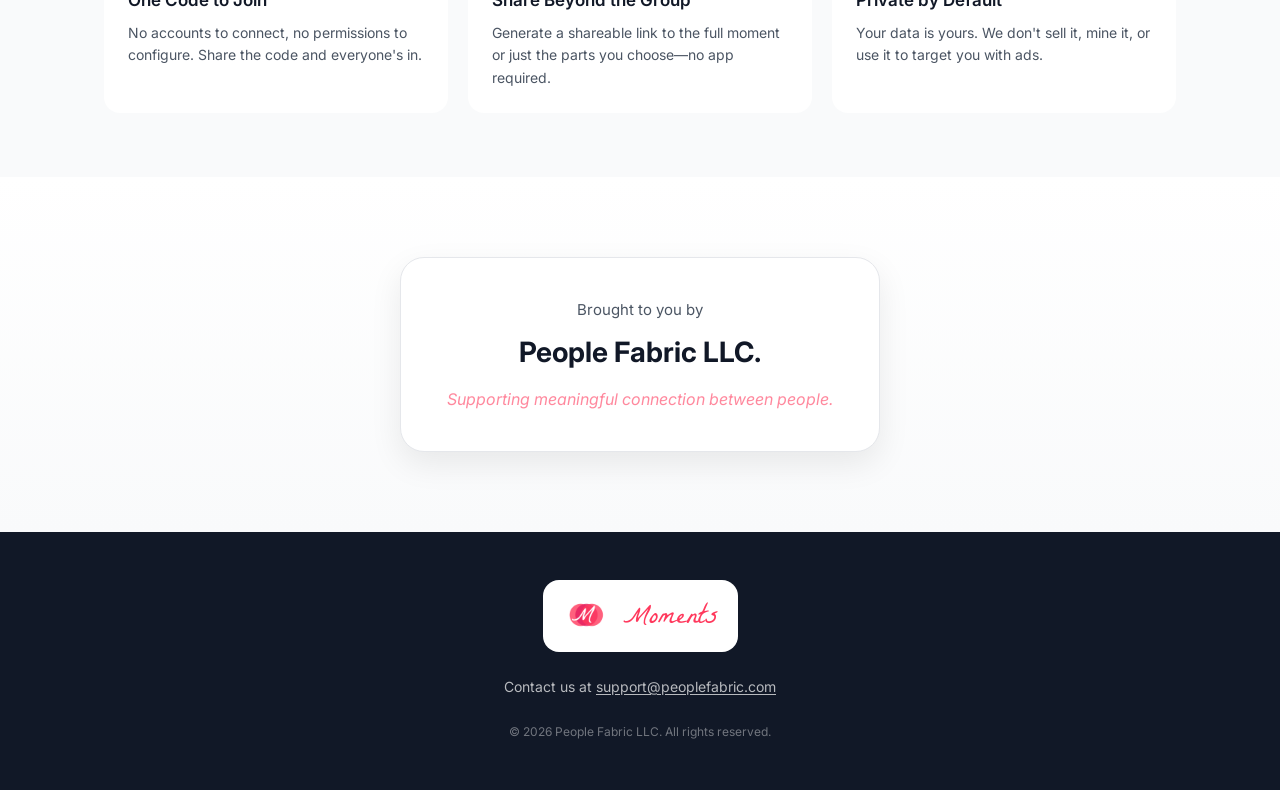
==== commit f61d81ea: "Add privacy policy and get app pages, update homepage - Add privacy.html with full privacy policy co" ====
--- a/index.html
+++ b/index.html
@@ -51,7 +51,7 @@
 
         <!-- App Store Buttons -->
         <div class="hero__actions">
-          <a href="#" class="app-btn" aria-label="Download on the App Store">
+          <a href="/getapp" class="app-btn" aria-label="Download on the App Store">
             <svg class="app-btn__icon" viewBox="0 0 24 24" fill="currentColor">
               <path d="M18.71 19.5c-.83 1.24-1.71 2.45-3.05 2.47-1.34.03-1.77-.79-3.29-.79-1.53 0-2 .77-3.27.82-1.31.05-2.3-1.32-3.14-2.53C4.25 17 2.94 12.45 4.7 9.39c.87-1.52 2.43-2.48 4.12-2.51 1.28-.02 2.5.87 3.29.87.78 0 2.26-1.07 3.81-.91.65.03 2.47.26 3.64 1.98-.09.06-2.17 1.28-2.15 3.81.03 3.02 2.65 4.03 2.68 4.04-.03.07-.42 1.44-1.38 2.83M13 3.5c.73-.83 1.94-1.46 2.94-1.5.13 1.17-.34 2.35-1.04 3.19-.69.85-1.83 1.51-2.95 1.42-.15-1.15.41-2.35 1.05-3.11z"/>
             </svg>
@@ -60,15 +60,15 @@
               <span class="app-btn__store">App Store</span>
             </span>
           </a>
-          <a href="#" class="app-btn" aria-label="Get it on Google Play">
+          <span class="app-btn app-btn--disabled" aria-label="Coming soon to Google Play">
             <svg class="app-btn__icon" viewBox="0 0 24 24" fill="currentColor">
               <path d="M3,20.5V3.5C3,2.91 3.34,2.39 3.84,2.15L13.69,12L3.84,21.85C3.34,21.6 3,21.09 3,20.5M16.81,15.12L6.05,21.34L14.54,12.85L16.81,15.12M20.16,10.81C20.5,11.08 20.75,11.5 20.75,12C20.75,12.5 20.53,12.9 20.18,13.18L17.89,14.5L15.39,12L17.89,9.5L20.16,10.81M6.05,2.66L16.81,8.88L14.54,11.15L6.05,2.66Z"/>
             </svg>
             <span class="app-btn__text">
-              <span class="app-btn__label">Get it on</span>
+              <span class="app-btn__label">Coming soon on</span>
               <span class="app-btn__store">Google Play</span>
             </span>
-          </a>
+          </span>
         </div>
       </div>
 
@@ -209,7 +209,7 @@
         Contact us at <a href="mailto:support@peoplefabric.com">support@peoplefabric.com</a>
       </p>
       <p class="footer__copyright">
-        &copy; 2025 People Fabric LLC. All rights reserved.
+        &copy; 2026 People Fabric LLC. All rights reserved.
       </p>
     </div>
   </footer>
--- a/css/styles.css
+++ b/css/styles.css
@@ -255,6 +255,16 @@
   font-weight: 600;
 }
 
+.app-btn--disabled {
+  opacity: 0.4;
+  cursor: default;
+}
+
+.app-btn--disabled:hover {
+  transform: none;
+  box-shadow: none;
+}
+
 /* --------------------------------------------------------------------------
    Story Section (Option A: Pull Quote Style)
    -------------------------------------------------------------------------- */
